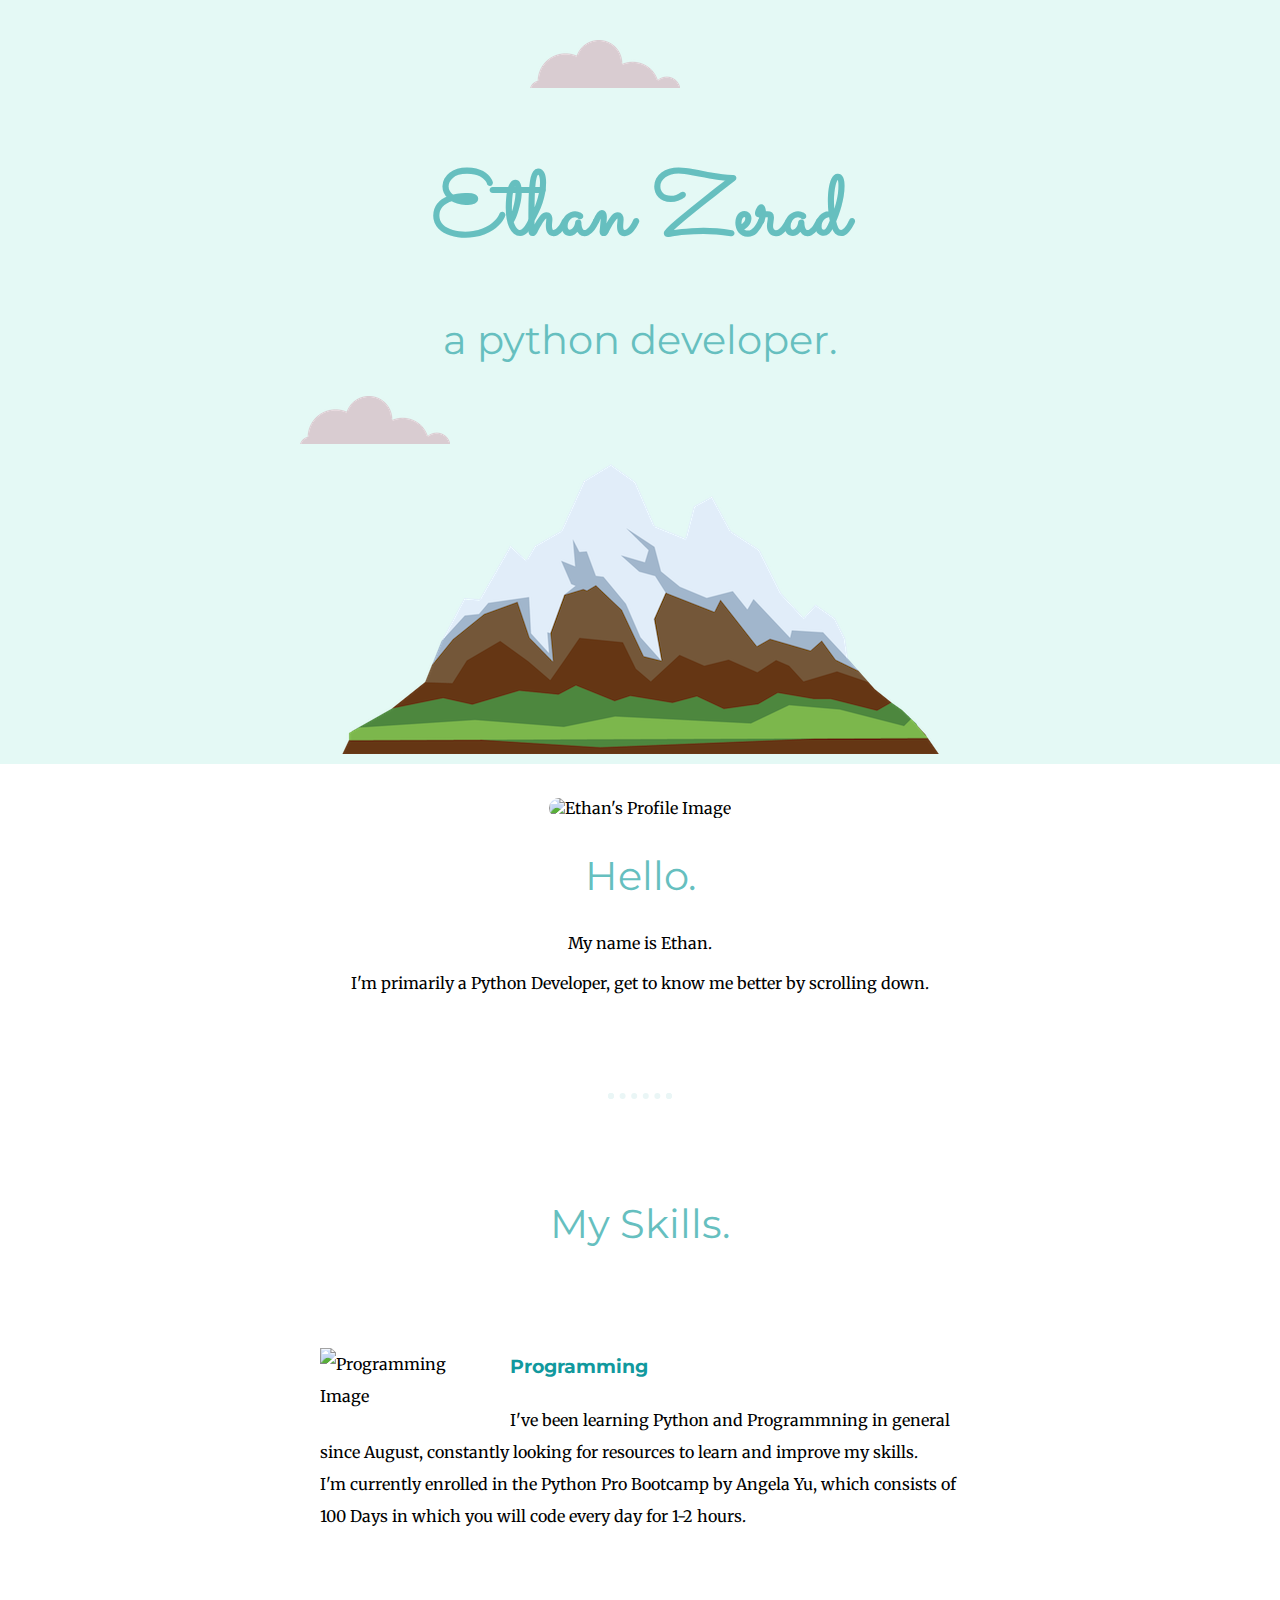
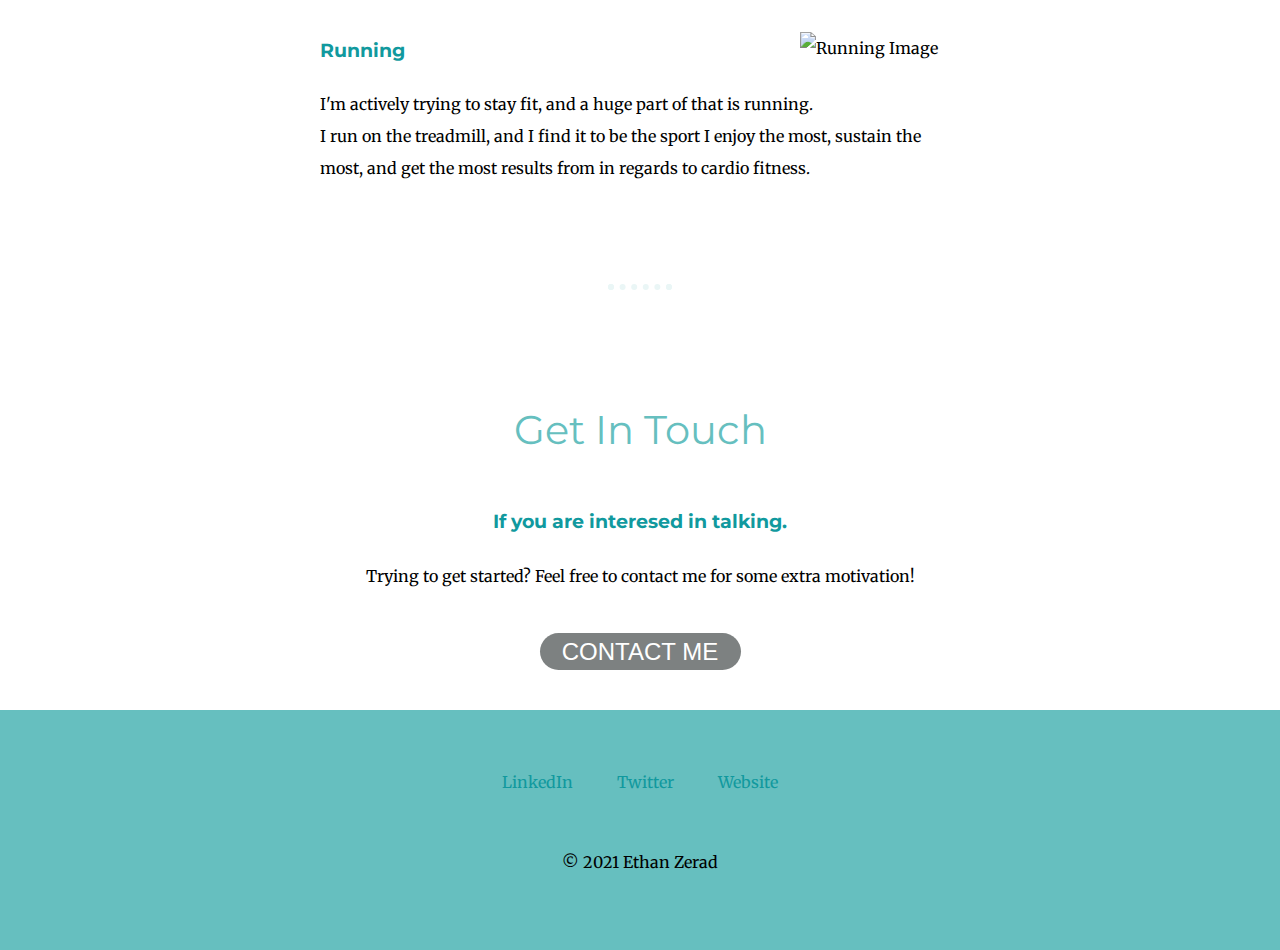
==== index.html @ 6950e32f "Added initial personal website files." ====
<!DOCTYPE html>
<html lang="en" dir="ltr">

<head>
  <link rel="stylesheet" href="style.css">
  <link rel="icon" href="favicon.ico">
  <link rel="preconnect" href="https://fonts.gstatic.com">
  <link href="https://fonts.googleapis.com/css2?family=Merriweather&family=Montserrat&family=Sacramento&display=swap" rel="stylesheet">
  <meta charset="utf-8">
  <title>Ethan Zerad</title>
</head>

<body>
  <div class="topcontainer">
    <h1>Ethan Zerad</h1>
    <h2>a python developer.<h2>
        <img class="top-cloud" src="cloud.png" alt="cloud-img">
        <img src="mountain.png" alt="mountain-img">
        <img class="bottom-cloud" src="cloud.png" alt="cloud-img">
  </div>

  <div class="middle-container">
    <div class="profile">
      <img class="profile-img" src="https://pbs.twimg.com/profile_images/1313383636545175554/AnzuPp-V_400x400.jpg" alt="Ethan's Profile Image">
      <h2>Hello.</h2>
      <p>My name is Ethan.<br><br>I'm primarily a Python Developer, get to know me better by scrolling down.</p>
    </div>
    <hr>
    <div class="skills">
      <h2>My Skills.</h2>
      <div class="skill-row">
        <img class="skill-image" src="https://www.flaticon.com/svg/vstatic/svg/1005/1005141.svg?token=exp=1613224981~hmac=35fb99c95d93b5369cdc915b5b86854d" alt="Programming Image">
        <h3>Programming</h3>
        <p>I've been learning Python and Programmning in general since August, constantly looking for resources to learn and improve my skills.<br>I'm currently enrolled in the Python Pro Bootcamp by Angela Yu, which consists of 100 Days in which you will code every day for 1-2 hours.</p>
      </div>
      <div class="skill-row">
        <img class="skill-image-2" src="https://www.flaticon.com/svg/vstatic/svg/3892/3892983.svg?token=exp=1613225339~hmac=2463d0a24daedb8d613a7691b39e485d" alt="Running Image">
        <h3>Running</h3>
        <p>I'm actively trying to stay fit, and a huge part of that is running.<br>I run on the treadmill, and I find it to be the sport I enjoy the most, sustain the most, and get the most results from in regards to cardio fitness.</p>
      </div>
    </div>
    <hr>
    <div class="contact-me">
      <h2>Get In Touch</h2>
      <h3>If you are interesed in talking.</h3>
      <p class="skill-desc-2">Trying to get started? Feel free to contact me for some extra motivation!</p>
      <a class="btn" href="eythan092@gmail.com">CONTACT ME</a>
    </div>
  </div>


  <div class="bottom-container">
    <a class="footer-link" href="https://www.linkedin.com/in/ethan-zerad-22a496134/">LinkedIn</a>
    <a class="footer-link" href="https://twitter.com/eythann__">Twitter</a>
    <a class="footer-link" href="404.html">Website</a>
    <p>© 2021 Ethan Zerad</p>
  </div>

</body>

</html>
---- style.css ----
.topcontainer {
  background-color: #E4F9F5;
  margin: 0;
  padding-top: 100px;
  position: relative;
}

h1 {
  font-size: 5.625rem;
  margin-top: 50px;
  font-family: 'Sacramento', cursive;
  margin-bottom: 0;
  color: #66BFBF;
}

h2 {
  font-size: 2.5rem;
  font-family: 'Montserrat', sans-serif;
  color: #66BFBF;
  font-weight: normal;
}

h3 {
  font-family: 'Montserrat', sans-serif;
  color: #11999E;
}

a {
  color: #11999E;
}

body {
  margin: 0;
  text-align: center;
  font-family: 'Merriweather', serif;
}

.profile-img {
  border-radius: 100px;
  height: 150px;
  width: 150px;
}

.skill-row {
  margin: 100px auto 100px auto;
  width: 50%;
  text-align: left;
  line-height: 2;
}

.skill-image {
  width: 25%;
  float: left;
  margin-right: 30px;
}

.skill-image-2 {
  width: 25%;
  float: right;
  margin-left: 30px;
}

.bottom-cloud {
  position: absolute;
  left: 300px;
  bottom: 320px;
}

.top-cloud {
  position: absolute;
  top: 40px;
  right: 600px;
}

.bottom-container {
  background-color: #66BFBF;
  padding: 40px;
  line-height: 4;
}

hr {
  border: dotted #EAF6F6 6px;
  border-bottom: none;
  width: 4%;
  margin: 100px auto 100px auto;
}

.contact-me {
  line-height: 2;
}

.btn {
    margin: 25px auto 40px auto;
   -webkit-border-radius: 20px;
   -moz-border-radius: 20px;
   border-radius: 20px;
   height: 19px;
   line-height: 19px;
   color: #FFFFFF;
   font-family: Arial;
   width: 183px;
   font-size: 24px;
   padding: 9px;
   background-color: #7D8181;
   text-decoration: none;
   display: inline-block;
   cursor: pointer;
   text-align: center;
}

.footer-link {
  margin: auto 20px auto 20px;
  text-decoration: none;
}
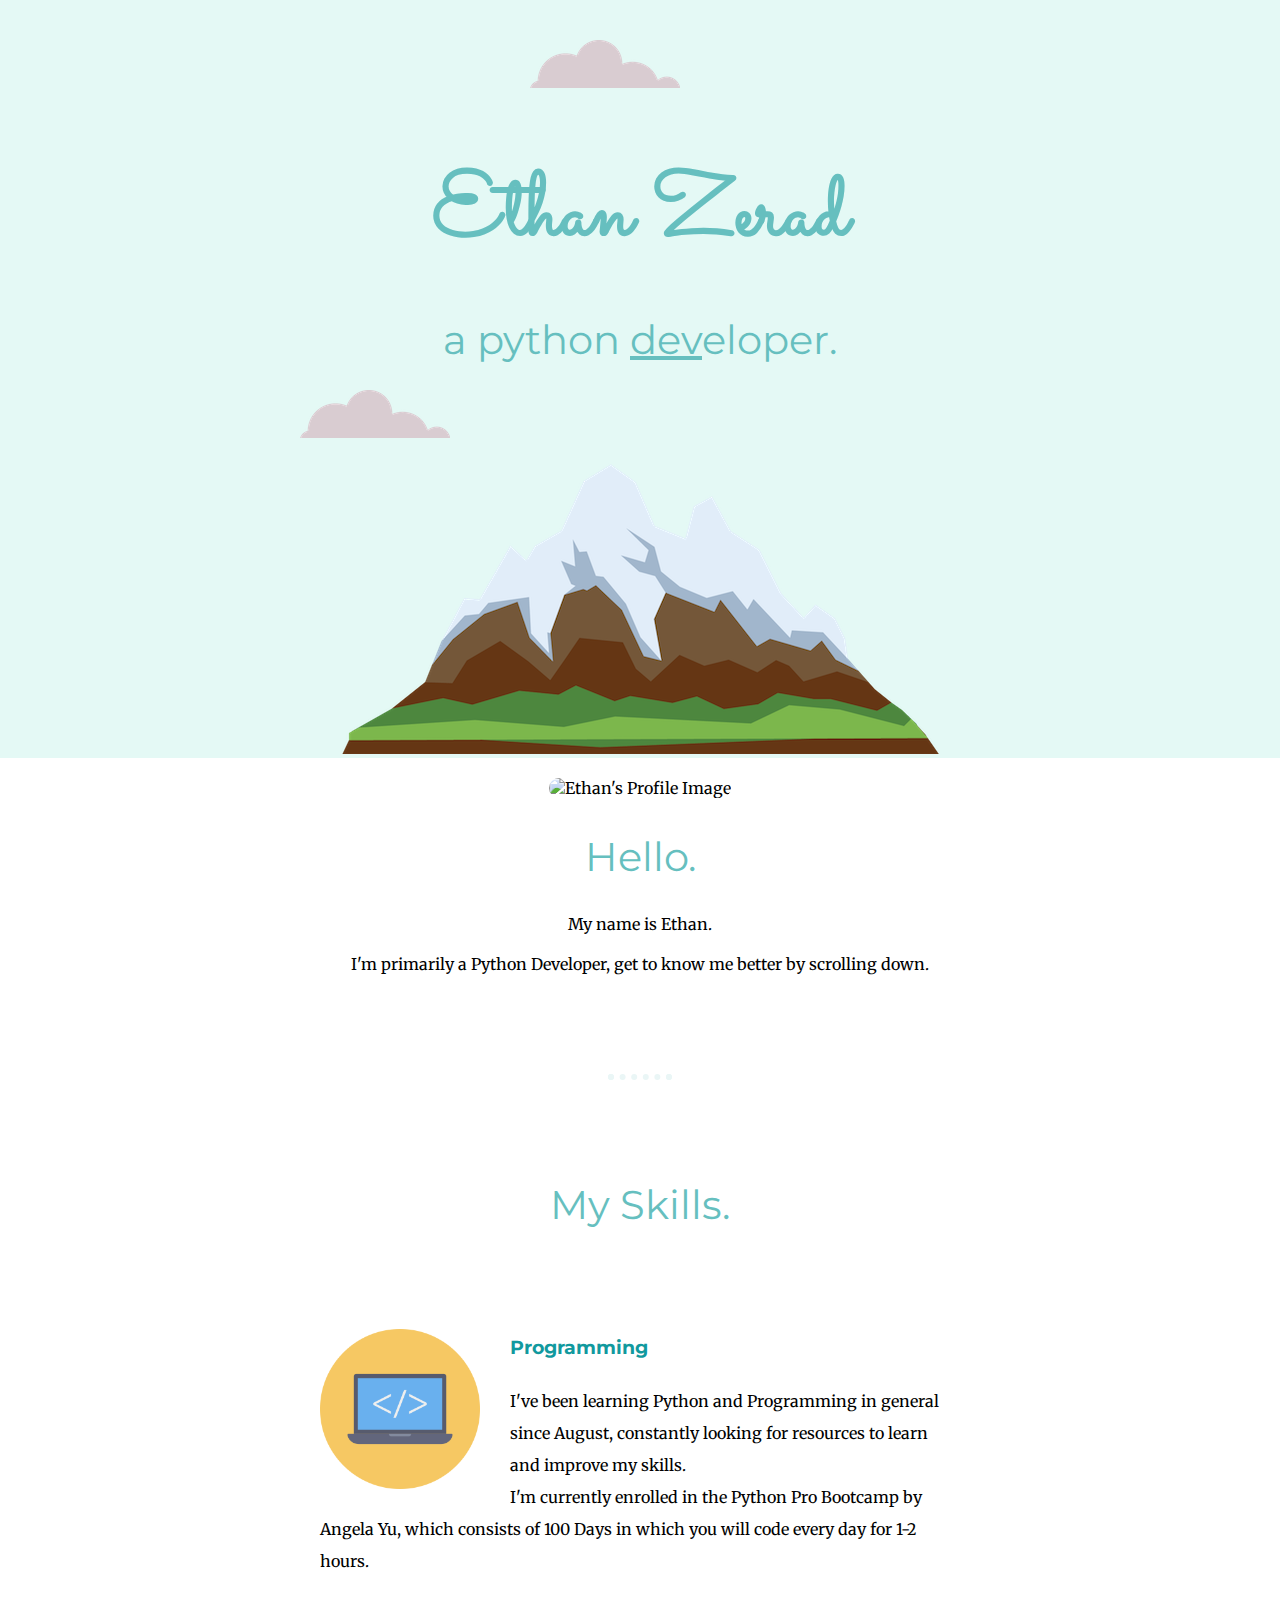
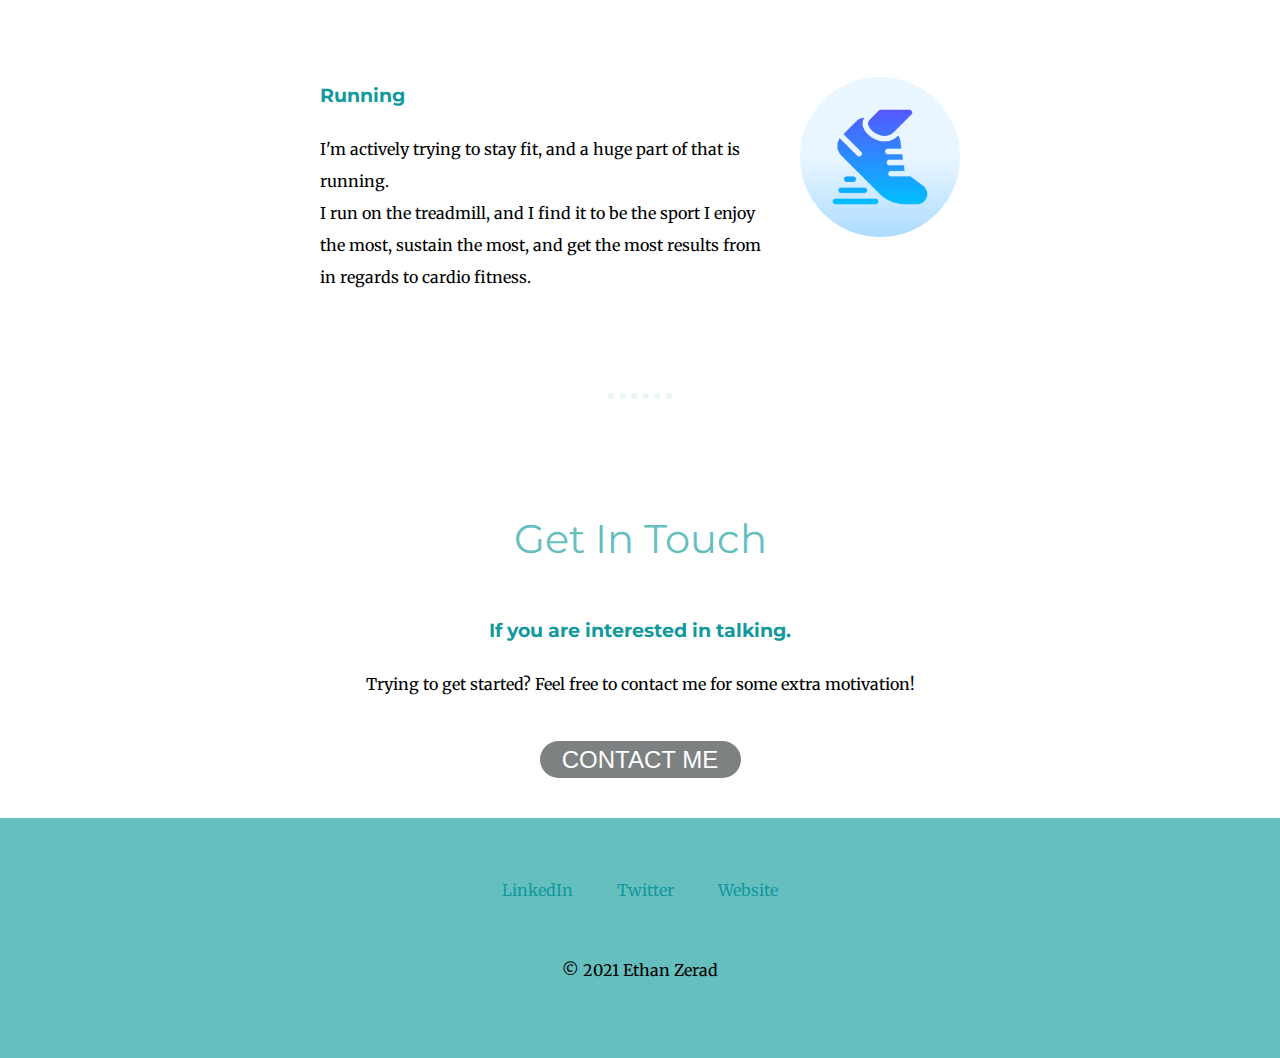
==== commit 3e817eac: "Add files via upload" ====
--- a/index.html
+++ b/index.html
@@ -13,7 +13,7 @@
 <body>
   <div class="topcontainer">
     <h1>Ethan Zerad</h1>
-    <h2>a python developer.<h2>
+    <h2>a python <u>dev</u>eloper.</h2>
         <img class="top-cloud" src="cloud.png" alt="cloud-img">
         <img src="mountain.png" alt="mountain-img">
         <img class="bottom-cloud" src="cloud.png" alt="cloud-img">
@@ -29,12 +29,12 @@
     <div class="skills">
       <h2>My Skills.</h2>
       <div class="skill-row">
-        <img class="skill-image" src="https://www.flaticon.com/svg/vstatic/svg/1005/1005141.svg?token=exp=1613224981~hmac=35fb99c95d93b5369cdc915b5b86854d" alt="Programming Image">
+        <img class="skill-image" src="code.png" alt="Programming Image">
         <h3>Programming</h3>
-        <p>I've been learning Python and Programmning in general since August, constantly looking for resources to learn and improve my skills.<br>I'm currently enrolled in the Python Pro Bootcamp by Angela Yu, which consists of 100 Days in which you will code every day for 1-2 hours.</p>
+        <p>I've been learning Python and Programming in general since August, constantly looking for resources to learn and improve my skills.<br>I'm currently enrolled in the Python Pro Bootcamp by Angela Yu, which consists of 100 Days in which you will code every day for 1-2 hours.</p>
       </div>
       <div class="skill-row">
-        <img class="skill-image-2" src="https://www.flaticon.com/svg/vstatic/svg/3892/3892983.svg?token=exp=1613225339~hmac=2463d0a24daedb8d613a7691b39e485d" alt="Running Image">
+        <img class="skill-image-2" src="jogging.png" alt="Running Image">
         <h3>Running</h3>
         <p>I'm actively trying to stay fit, and a huge part of that is running.<br>I run on the treadmill, and I find it to be the sport I enjoy the most, sustain the most, and get the most results from in regards to cardio fitness.</p>
       </div>
@@ -42,7 +42,7 @@
     <hr>
     <div class="contact-me">
       <h2>Get In Touch</h2>
-      <h3>If you are interesed in talking.</h3>
+      <h3>If you are interested in talking.</h3>
       <p class="skill-desc-2">Trying to get started? Feel free to contact me for some extra motivation!</p>
       <a class="btn" href="eythan092@gmail.com">CONTACT ME</a>
     </div>
--- a/style.css
+++ b/style.css
@@ -36,6 +36,7 @@
 }
 
 .profile-img {
+  margin-top: 20px;
   border-radius: 100px;
   height: 150px;
   width: 150px;
